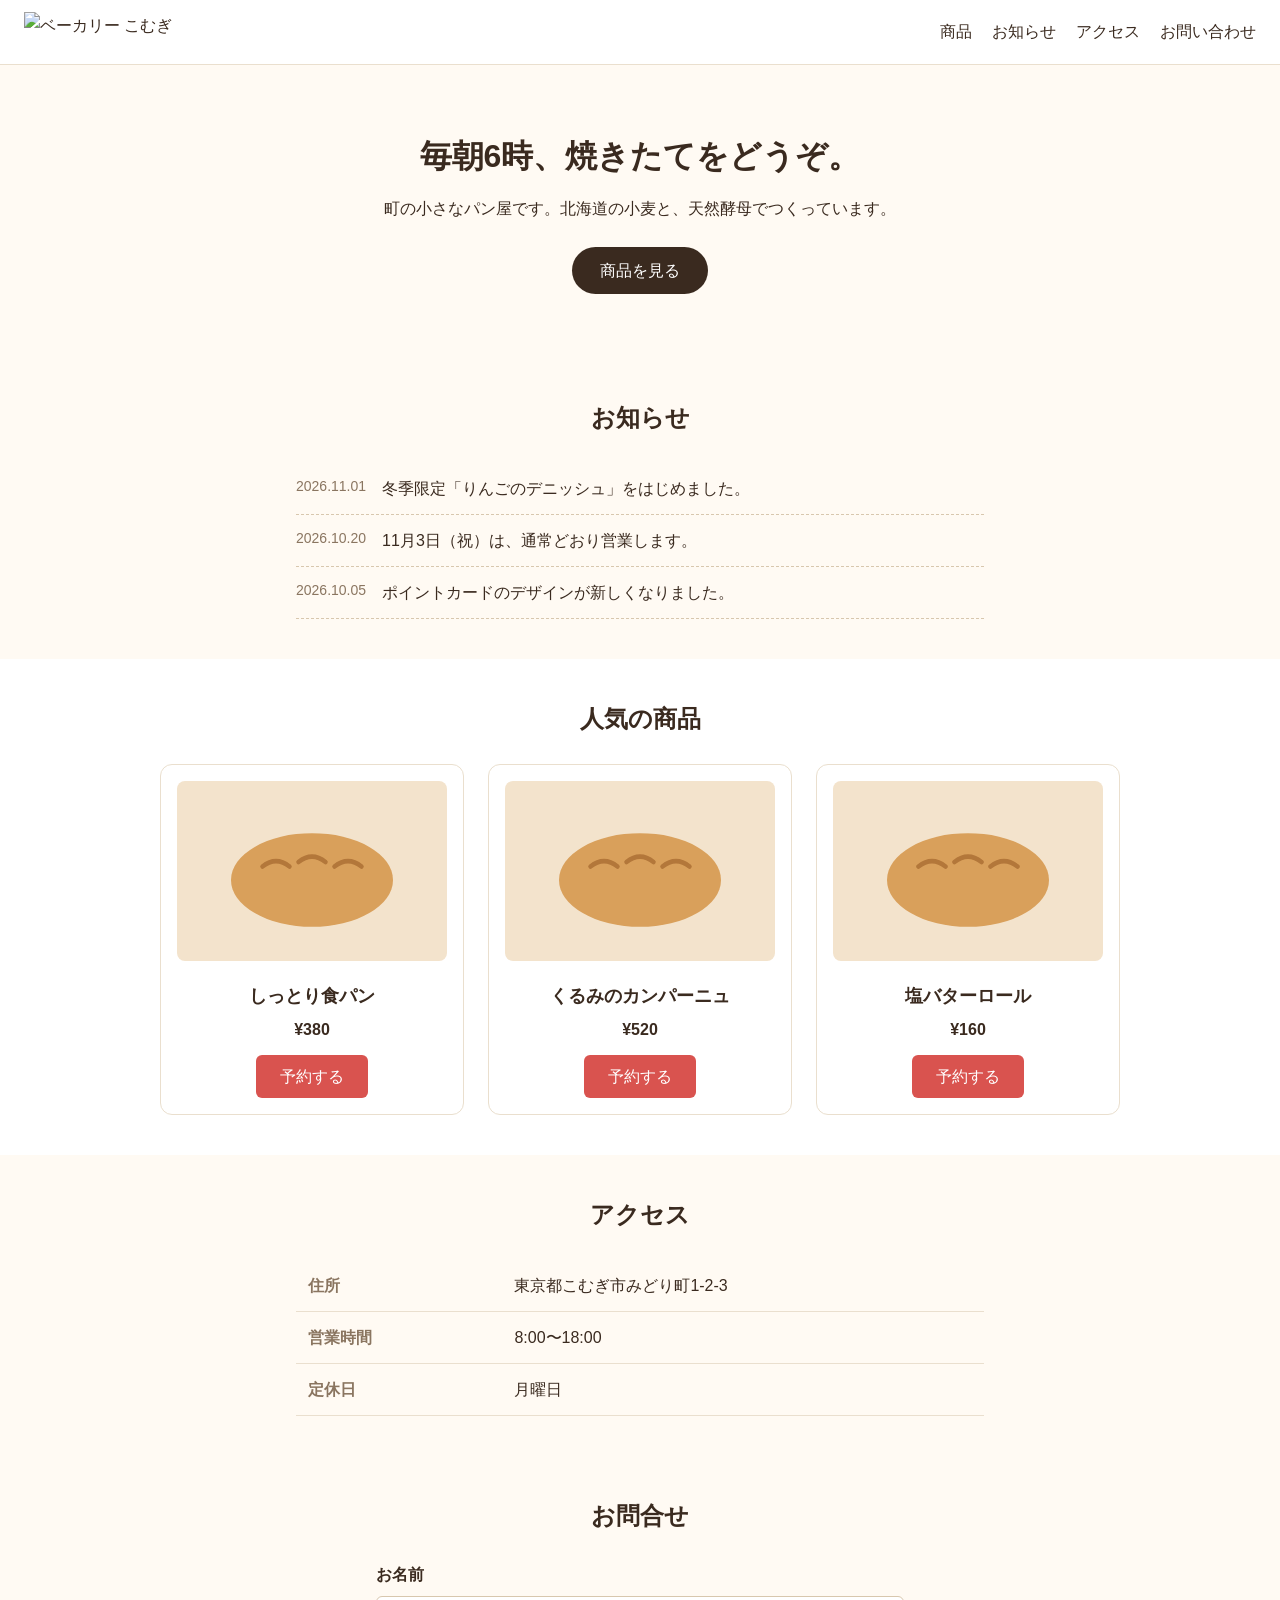
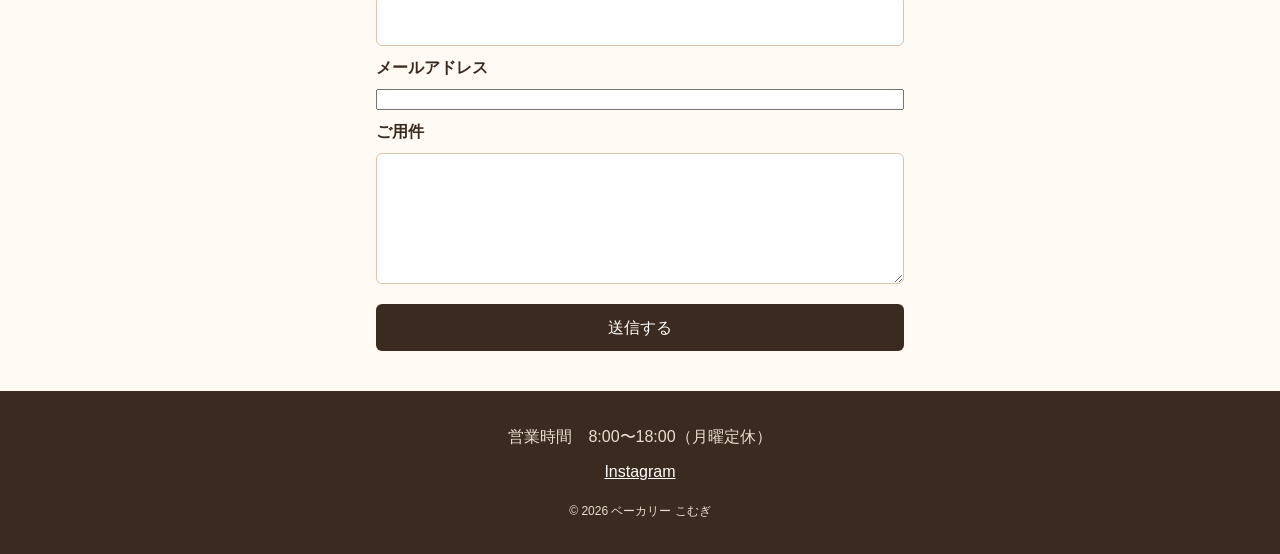
==== 261106/index.html @ 7e4f5fd3 "261106 受け取ったまま" ====
<!DOCTYPE html>
<html lang="ja">
<head>
  <meta charset="UTF-8">
  <meta name="viewport" content="width=device-width, initial-scale=1.0">
  <title>Document</title>
  <link rel="stylesheet" href="css/style.css">
</head>
<body>
  <header class="site-header">
    <img class="site-header__logo" src="images/logo.svg" alt="ベーカリー こむぎ">
    <nav>
      <ul class="site-header__nav">
        <li><a class="site-header__link" href="#products">商品</a></li>
        <li><a class="site-header__link" href="#news">お知らせ</a></li>
        <li><a class="site-header__link" href="#acess">アクセス</a></li>
        <li><a class="site-header__link" href="#contact">お問い合わせ</a></li>
      </ul>
    </nav>
  </header>

  <div class="hero">
    <h1 class="hero__title">毎朝6時、焼きたてをどうぞ。</h1>
    <p class="hero__text">町の小さなパン屋です。北海道の小麦と、天然酵母でつくっています。</p>
    <a class="hero__button" href="#products">商品を見る</a>
  </div>

  <section class="news" id="news">
    <h2 class="section-title">お知らせ</h2>
    <ul class="newsList">
      <li class="newsList-item"><span class="date">2026.11.01</span><span class="text">冬季限定「りんごのデニッシュ」をはじめました。</span></li>
      <li class="newsList-item"><span class="date">2026.10.20</span><span class="text">11月3日（祝）は、通常どおり営業します。</span></li>
      <li class="newsList-item"><span class="date">2026.10.05</span><span class="text">ポイントカードのデザインが新しくなりました。</span></li>
    </ul>
  </section>

  <section class="products" id="products">
    <h2 class="section-title">人気の商品</h2>
    <div class="products__list">
      <div class="product-card">
        <img class="product-card__image" src="img/bread.svg">
        <h3 class="product-card__name">しっとり食パン</h3>
        <p class="product-card__price">¥380</p>
        <a class="product-card__button" href="#contact">予約する</a>
      </div>
      <div class="product-card">
        <img class="product-card__image" src="img/bread.svg">
        <h3 class="product-card__name">くるみのカンパーニュ</h3>
        <p class="product-card__price">¥520</p>
        <a class="product-card__button" href="#contact">予約する</a>
      </div>
      <div class="product-card">
        <img class="product-card__image" src="img/bread.svg">
        <h3 class="product-card__name">塩バターロール</h3>
        <p class="product-card__price">¥160</p>
        <a class="product-card__button" href="#contact">予約する</a>
      </div>
    </div>
    </div>
  </section>

  <section class="access" id="access">
    <h2 class="section-title">アクセス</h2>
    <table class="access__table">
      <tr><th>住所</th><td>東京都こむぎ市みどり町1-2-3</td></tr>
      <tr><th>営業時間</th><td>8:00〜18:00</td></tr>
      <tr><th>定休日</th><td>月曜日</td></tr>
    </table>
  </section>

  <section class="contact" id="contact">
    <h2 class="section-title">お問合せ</h2>
    <form class="contact__form">
      <label class="contact__label" for="name">お名前</label>
      <input class="contact__input" type="text" id="username" name="name">
      <label class="contact__label" for="email">メールアドレス</label>
      <input type="email" id="email" name="email">
      <label class="contact__label" for="message">ご用件</label>
      <textarea class="contact__input" id="message" name="message" rows="4"></textarea>
      <button class="contact__button" type="submit">送信する</button>
    </form>
  </section>

  <footer class="site-footer">
    <p class="site-footer__hours">営業時間　8:00〜18:00（月曜定休）</p>
    <a class="site-footer__link" href="">Instagram</a>
    <p class="site-footer__copy">© 2026 ベーカリー こむぎ</p>
  </footer>
</body>
</html>
---- 261106/css/style.css ----
/* ベーカリー こむぎ */
* {
  box-sizing: border-box;
}

body {
  margin: 0;
  font-family: sans-serif;
  color: #3a2a1f;
  background: #fffaf3;
  line-height: 1.7;
}

/* ===== ヘッダー ===== */
.site-header {
  display: flex;
  justify-content: space-between;
  align-items: center;
  padding: 12px 24px;
  background: #fff;
  border-bottom: 1px solid #eadfce;
}

.site-header__logo {
  height: 40px;
}

.site-header__nav {
  display: flex;
  gap: 20px;
  margin: 0;
  padding: 0;
  list-style: none;
}

.site-header__link {
  color: #3a2a1f;
  text-decoration: none;
}

/* ===== メインビジュアル ===== */
.hero {
  width: 1100px;
  margin: 0 auto;
  padding: 64px 24px;
  text-align: center;
}

.hero__title {
  margin: 0 0 12px;
  font-size: 32px;
}

.hero__text {
  margin: 0 0 24px;
}

.hero__button {
  display: inline-block;
  padding: 10px 28px;
  border-radius: 999px;
  background: #3a2a1f;
  color: #fff;
  text-decoration: none;
}

/* ===== 見出し ===== */
.section-title {
  margin: 0 0 24px;
  font-size: 24px;
  text-align: center;
}

/* ===== お知らせ ===== */
.news {
  max-width: 720px;
  margin: 0 auto;
  padding: 40px 16px;
}

.newsList {
  margin: 0;
  padding: 0;
  list-style: none;
}

.newsList-item {
  display: flex;
  gap: 16px;
  padding: 12px 0;
  border-bottom: 1px dashed #d8c7ae;
}

.date {
  color: #8a7560;
  font-size: 14px;
}

/* ===== 商品 ===== */
.products {
  padding: 40px 16px;
  background: #fff;
}

.products__list {
  display: flex;
  gap: 24px;
  max-width: 960px;
  margin: 0 auto;
}

.product-card {
  flex: 1;
  padding: 16px;
  border: 1px solid #eadfce;
  border-radius: 12px;
  text-align: center;
}

.product-card__image {
  width: 100%;
  border-radius: 8px;
}

.product-card__name {
  margin: 12px 0 4px;
  font-size: 18px;
}

.product-card__price {
  margin: 0 0 12px;
  font-weight: bold;
}

.products .product-card .product-card__button {
  display: inline-block;
  padding: 8px 24px;
  border-radius: 6px;
  background: #d9534f;
  color: #fff;
  text-decoration: none;
}

.product-card__button:hover {
  background: #a63f2c;
}

/* ===== アクセス ===== */
.access {
  max-width: 720px;
  margin: 0 auto;
  padding: 40px 16px;
}

.access__table {
  width: 100%;
  border-collapse: collapse;
}

.access__table th,
.access__table td {
  padding: 12px;
  border-bottom: 1px solid #eadfce;
  text-align: left;
}

.access__table th {
  width: 30%;
  color: #8a7560;
}

/* ===== お問い合わせ ===== */
.contact {
  max-width: 560px;
  margin: 0 auto;
  padding: 40px 16px;
}

.contact__form {
  display: grid;
  gap: 8px;
}

.contact__label {
  font-weight: bold;
}

.contact__input {
  padding: 10px;
  border: 1px solid #d8c7ae;
  border-radius: 6px;
  font: inherit;
}

.contact__input:focus {
  outline: 3px solid #c8553d;
}

.contact__button {
  margin-top: 12px;
  padding: 10px;
  border: none;
  border-radius: 6px;
  background: #3a2a1f;
  color: #fff;
  font: inherit;
}

/* ===== フッター ===== */
.site-footer {
  padding: 32px 16px;
  background: #3a2a1f;
  color: #eadfce;
  text-align: center;
}

.site-footer__hours {
  margin: 0 0 8px;
}

.site-footer__link {
  color: #fff;
}

.site-footer__copy {
  margin: 16px 0 0;
  font-size: 12px;
}

@media (max-width: 600px) {
  .site-header {
    flex-direction: column;
    gap: 8px;
  }

  .products__list {
    flex-direction: column;
  }
}
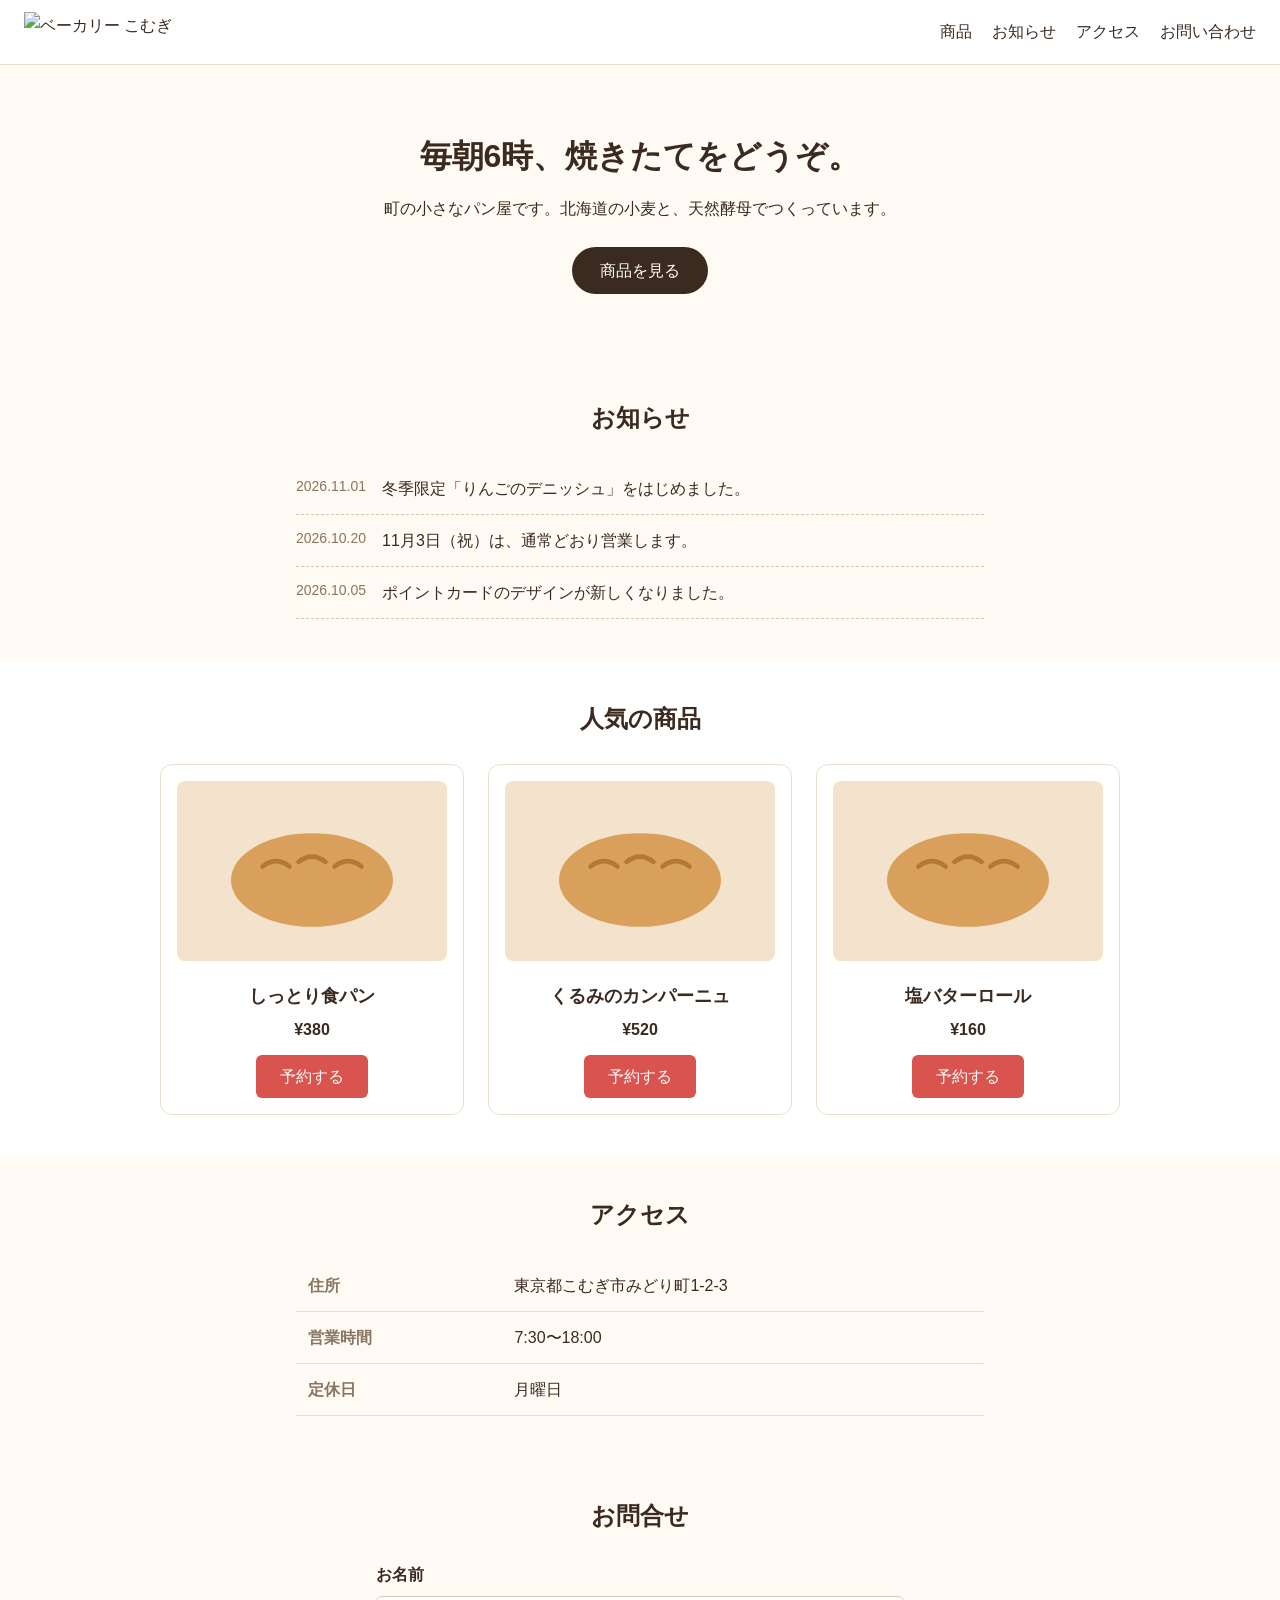
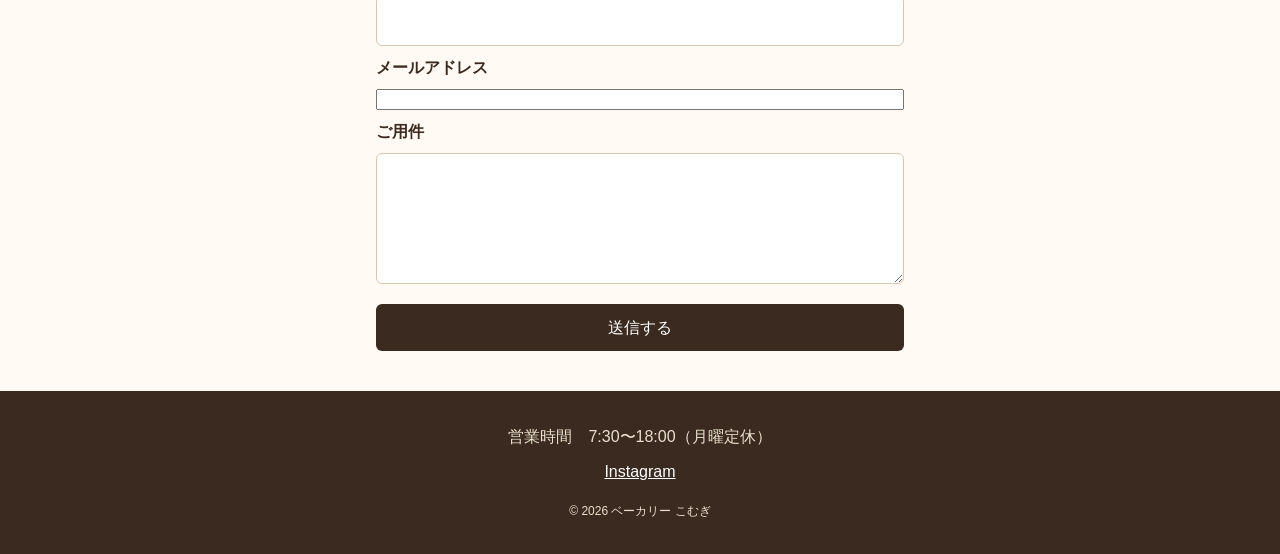
==== commit 3048955c: "KMG-101" ====
--- a/261106/index.html
+++ b/261106/index.html
@@ -63,7 +63,7 @@
     <h2 class="section-title">アクセス</h2>
     <table class="access__table">
       <tr><th>住所</th><td>東京都こむぎ市みどり町1-2-3</td></tr>
-      <tr><th>営業時間</th><td>8:00〜18:00</td></tr>
+      <tr><th>営業時間</th><td>7:30〜18:00</td></tr>
       <tr><th>定休日</th><td>月曜日</td></tr>
     </table>
   </section>
@@ -82,7 +82,7 @@
   </section>
 
   <footer class="site-footer">
-    <p class="site-footer__hours">営業時間　8:00〜18:00（月曜定休）</p>
+    <p class="site-footer__hours">営業時間　7:30〜18:00（月曜定休）</p>
     <a class="site-footer__link" href="">Instagram</a>
     <p class="site-footer__copy">© 2026 ベーカリー こむぎ</p>
   </footer>
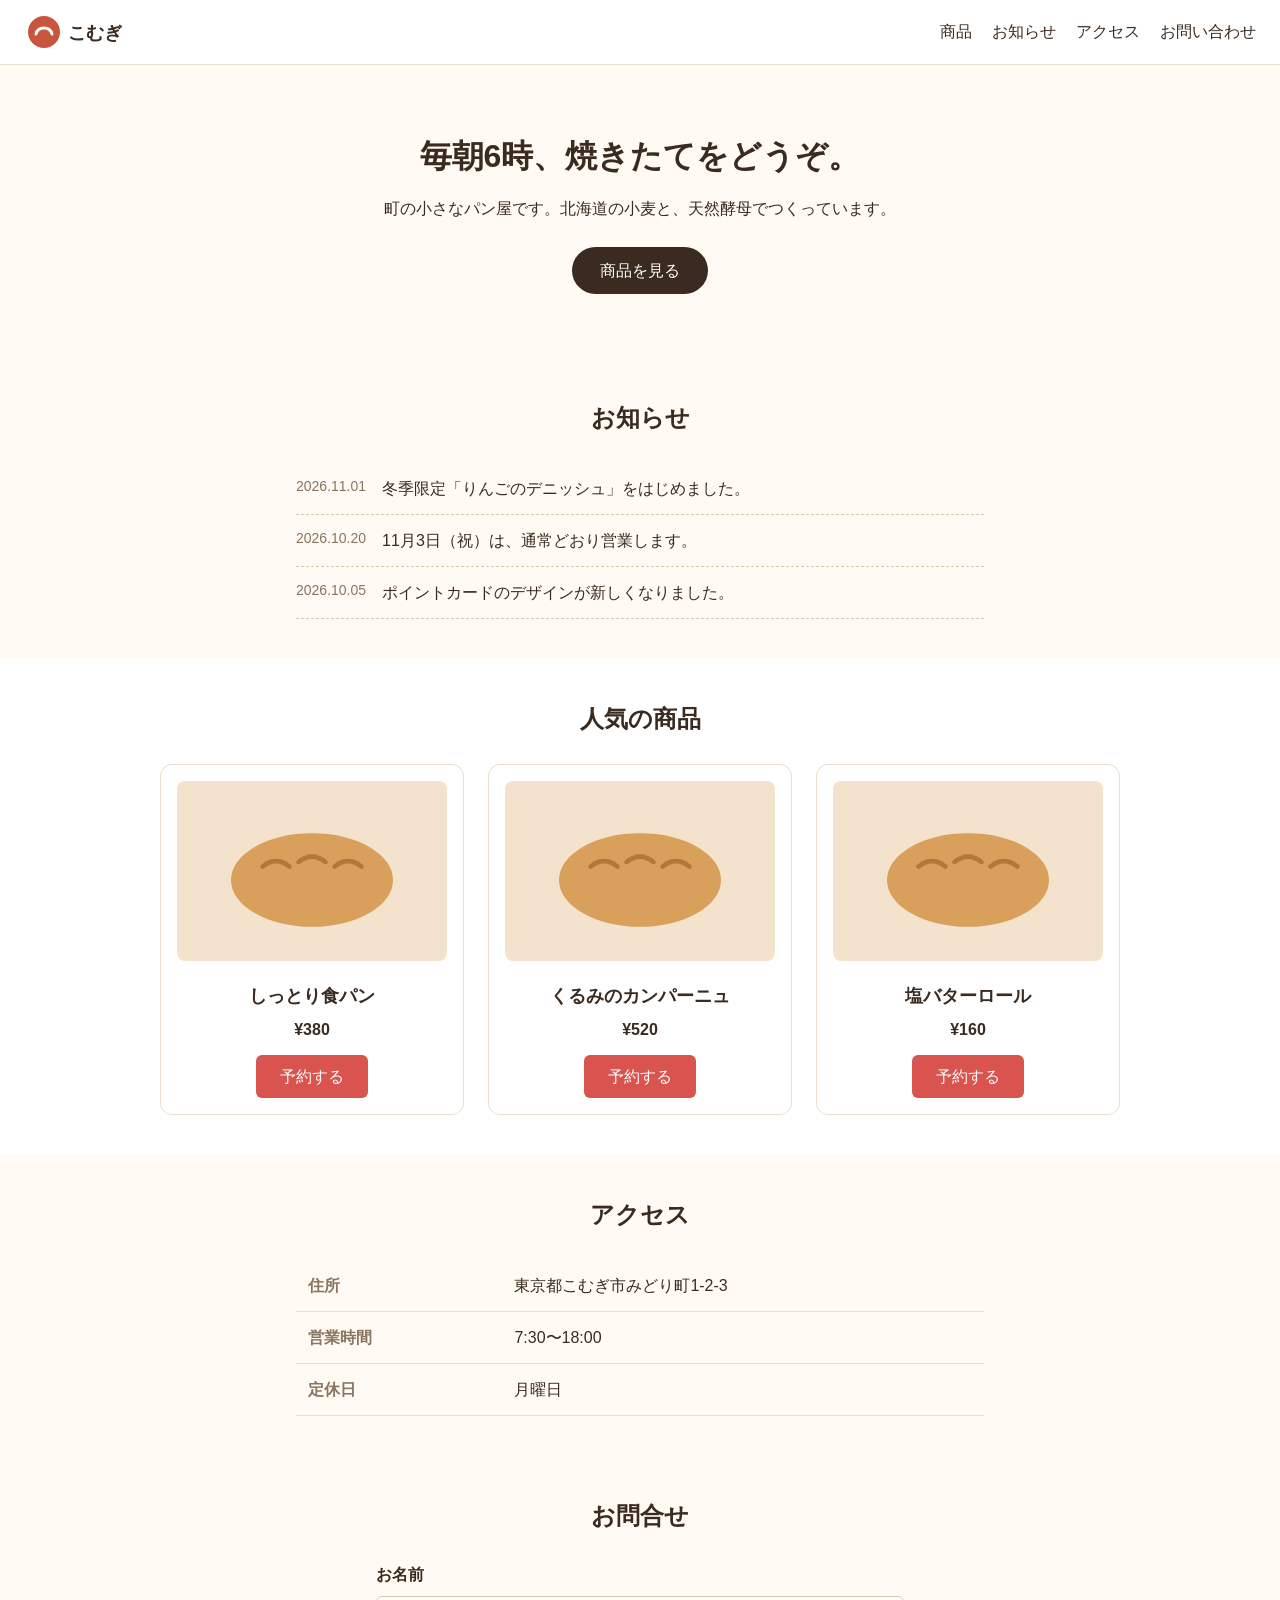
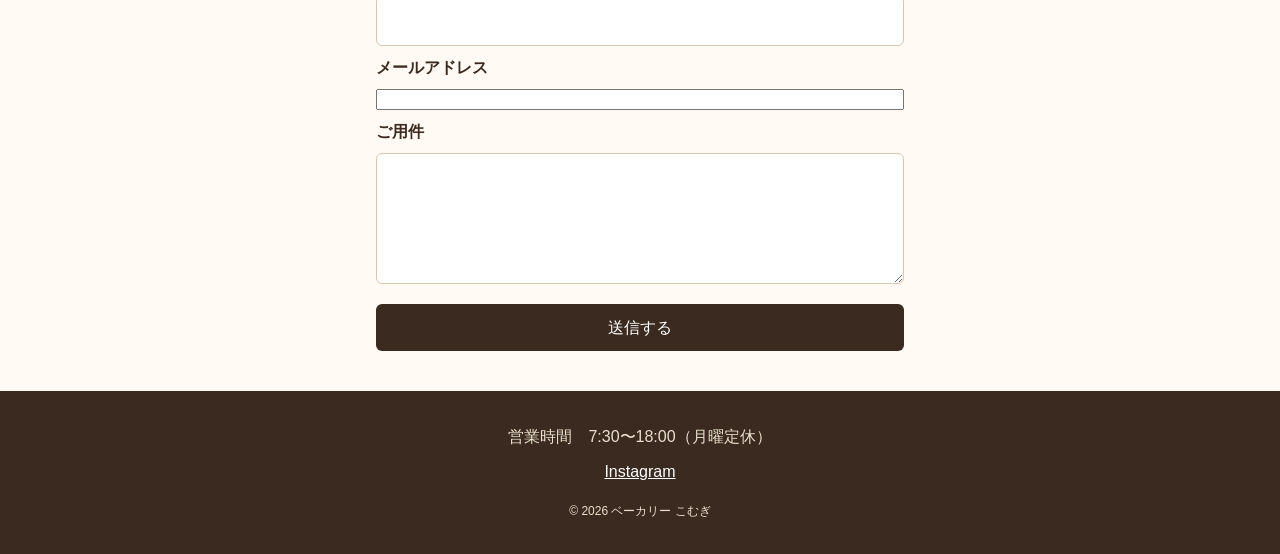
==== commit 8966170d: "KMG-103" ====
--- a/261106/index.html
+++ b/261106/index.html
@@ -8,12 +8,12 @@
 </head>
 <body>
   <header class="site-header">
-    <img class="site-header__logo" src="images/logo.svg" alt="ベーカリー こむぎ">
+    <img class="site-header__logo" src="img/logo.svg" alt="ベーカリー こむぎ">
     <nav>
       <ul class="site-header__nav">
         <li><a class="site-header__link" href="#products">商品</a></li>
         <li><a class="site-header__link" href="#news">お知らせ</a></li>
-        <li><a class="site-header__link" href="#acess">アクセス</a></li>
+        <li><a class="site-header__link" href="#access">アクセス</a></li>
         <li><a class="site-header__link" href="#contact">お問い合わせ</a></li>
       </ul>
     </nav>
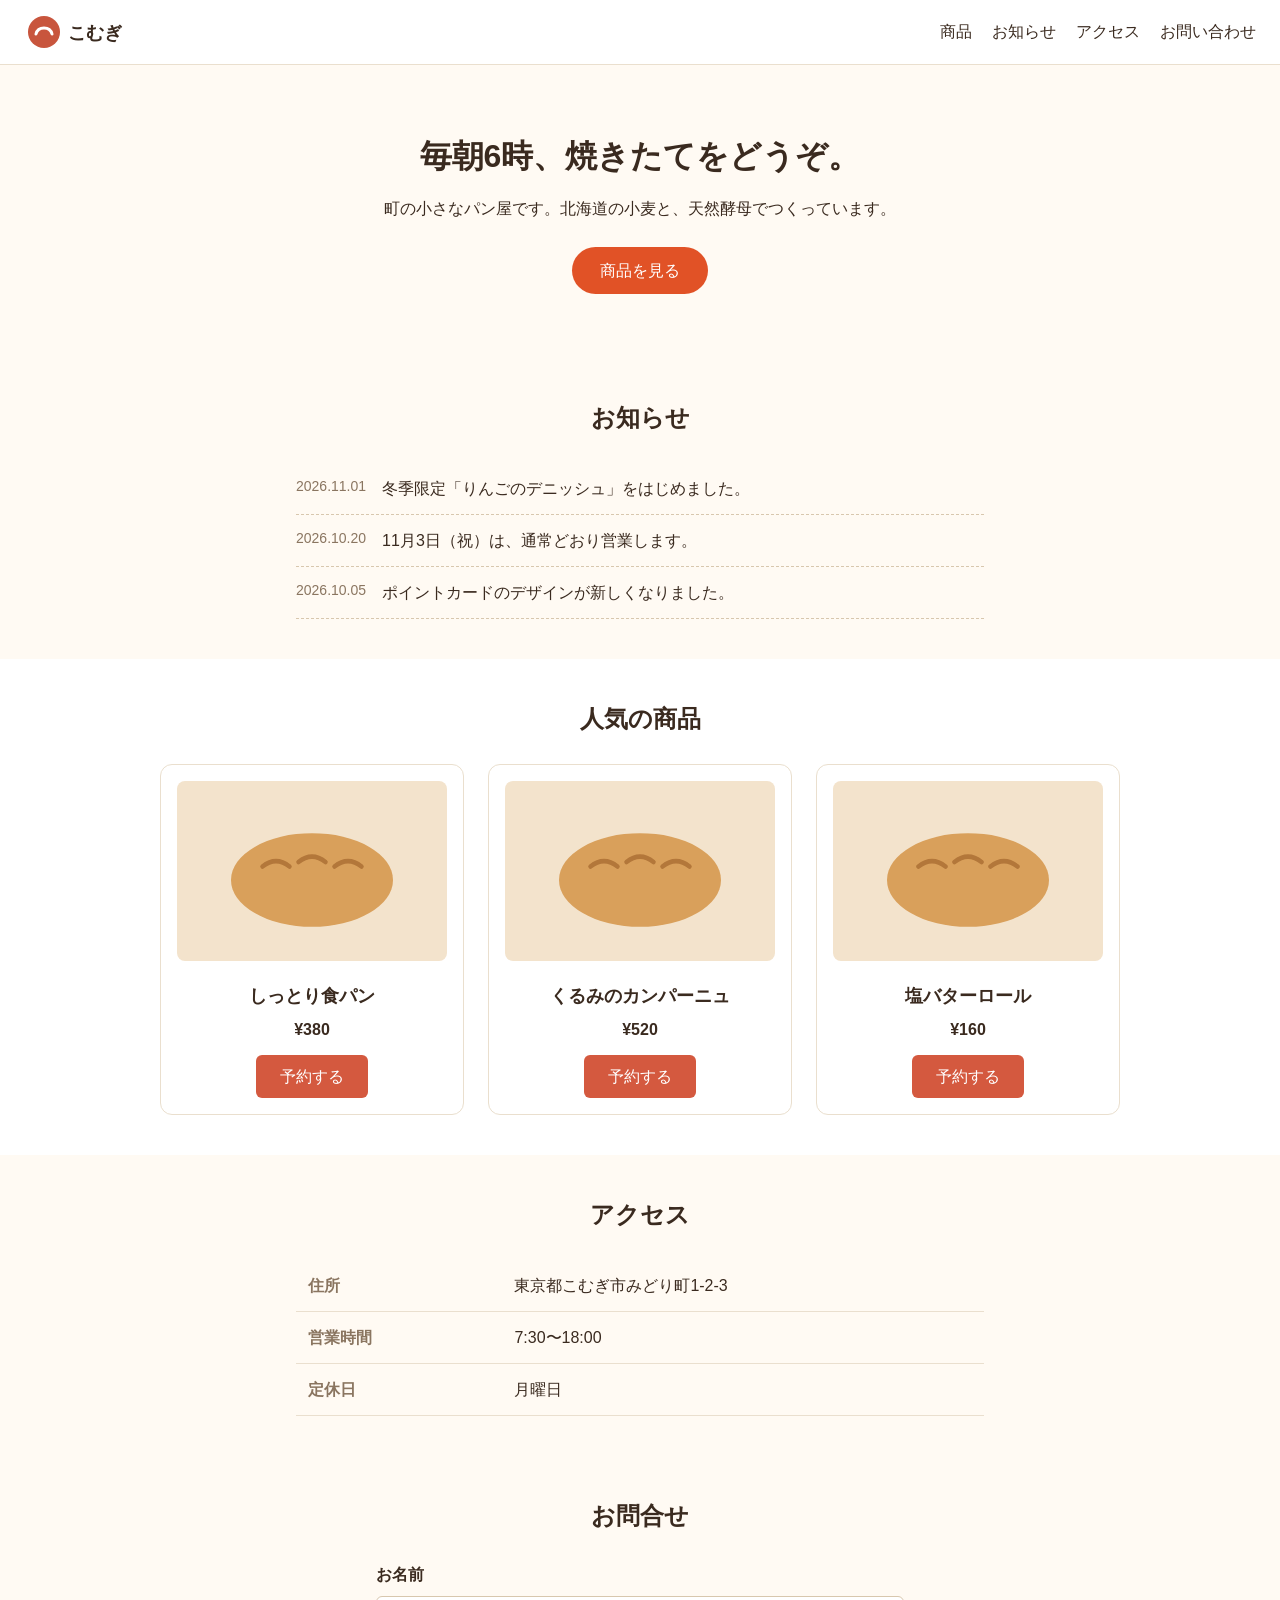
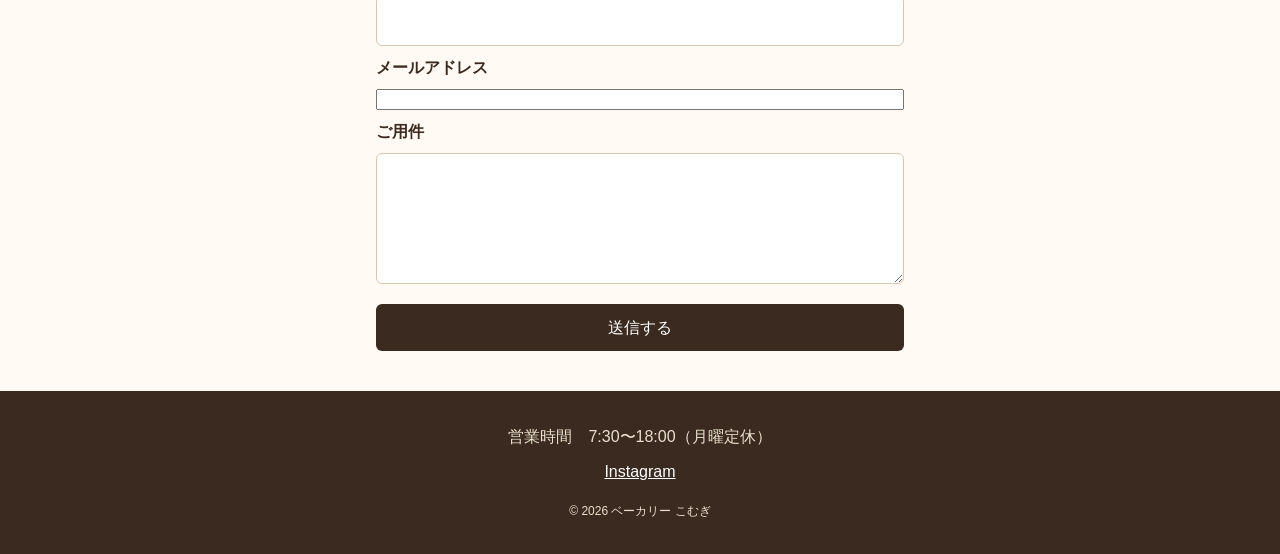
==== commit 4b80e562: "KMG-108" ====
--- a/261106/index.html
+++ b/261106/index.html
@@ -26,13 +26,13 @@
   </div>
 
   <section class="news" id="news">
-    <h2 class="section-title">お知らせ</h2>
-    <ul class="newsList">
-      <li class="newsList-item"><span class="date">2026.11.01</span><span class="text">冬季限定「りんごのデニッシュ」をはじめました。</span></li>
-      <li class="newsList-item"><span class="date">2026.10.20</span><span class="text">11月3日（祝）は、通常どおり営業します。</span></li>
-      <li class="newsList-item"><span class="date">2026.10.05</span><span class="text">ポイントカードのデザインが新しくなりました。</span></li>
-    </ul>
-  </section>
+  <h2 class="section-title">お知らせ</h2>
+  <ul class="news__list">
+    <li class="news__item"><span class="news__date">2026.11.01</span><span class="news__text">冬季限定「りんごのデニッシュ」をはじめました。</span></li>
+    <li class="news__item"><span class="news__date">2026.10.20</span><span class="news__text">11月3日（祝）は、通常どおり営業します。</span></li>
+    <li class="news__item"><span class="news__date">2026.10.05</span><span class="news__text">ポイントカードのデザインが新しくなりました。</span></li>
+  </ul>
+</section>
 
   <section class="products" id="products">
     <h2 class="section-title">人気の商品</h2>
--- a/261106/css/style.css
+++ b/261106/css/style.css
@@ -40,7 +40,8 @@
 
 /* ===== メインビジュアル ===== */
 .hero {
-  width: 1100px;
+  width: 100%;
+  max-width: 1100px;
   margin: 0 auto;
   padding: 64px 24px;
   text-align: center;
@@ -59,7 +60,7 @@
   display: inline-block;
   padding: 10px 28px;
   border-radius: 999px;
-  background: #3a2a1f;
+  background: #e15226;
   color: #fff;
   text-decoration: none;
 }
@@ -78,20 +79,20 @@
   padding: 40px 16px;
 }
 
-.newsList {
+.news__list {
   margin: 0;
   padding: 0;
   list-style: none;
 }
 
-.newsList-item {
+.news__item {
   display: flex;
   gap: 16px;
   padding: 12px 0;
   border-bottom: 1px dashed #d8c7ae;
 }
 
-.date {
+.news__date {
   color: #8a7560;
   font-size: 14px;
 }
@@ -136,15 +137,14 @@
   display: inline-block;
   padding: 8px 24px;
   border-radius: 6px;
-  background: #d9534f;
+  background: #d4593f;
   color: #fff;
   text-decoration: none;
 }
 
-.product-card__button:hover {
-  background: #a63f2c;
-}
-
+.products .product-card .product-card__button:hover {
+    background: #7592e1;
+}
 /* ===== アクセス ===== */
 .access {
   max-width: 720px;
